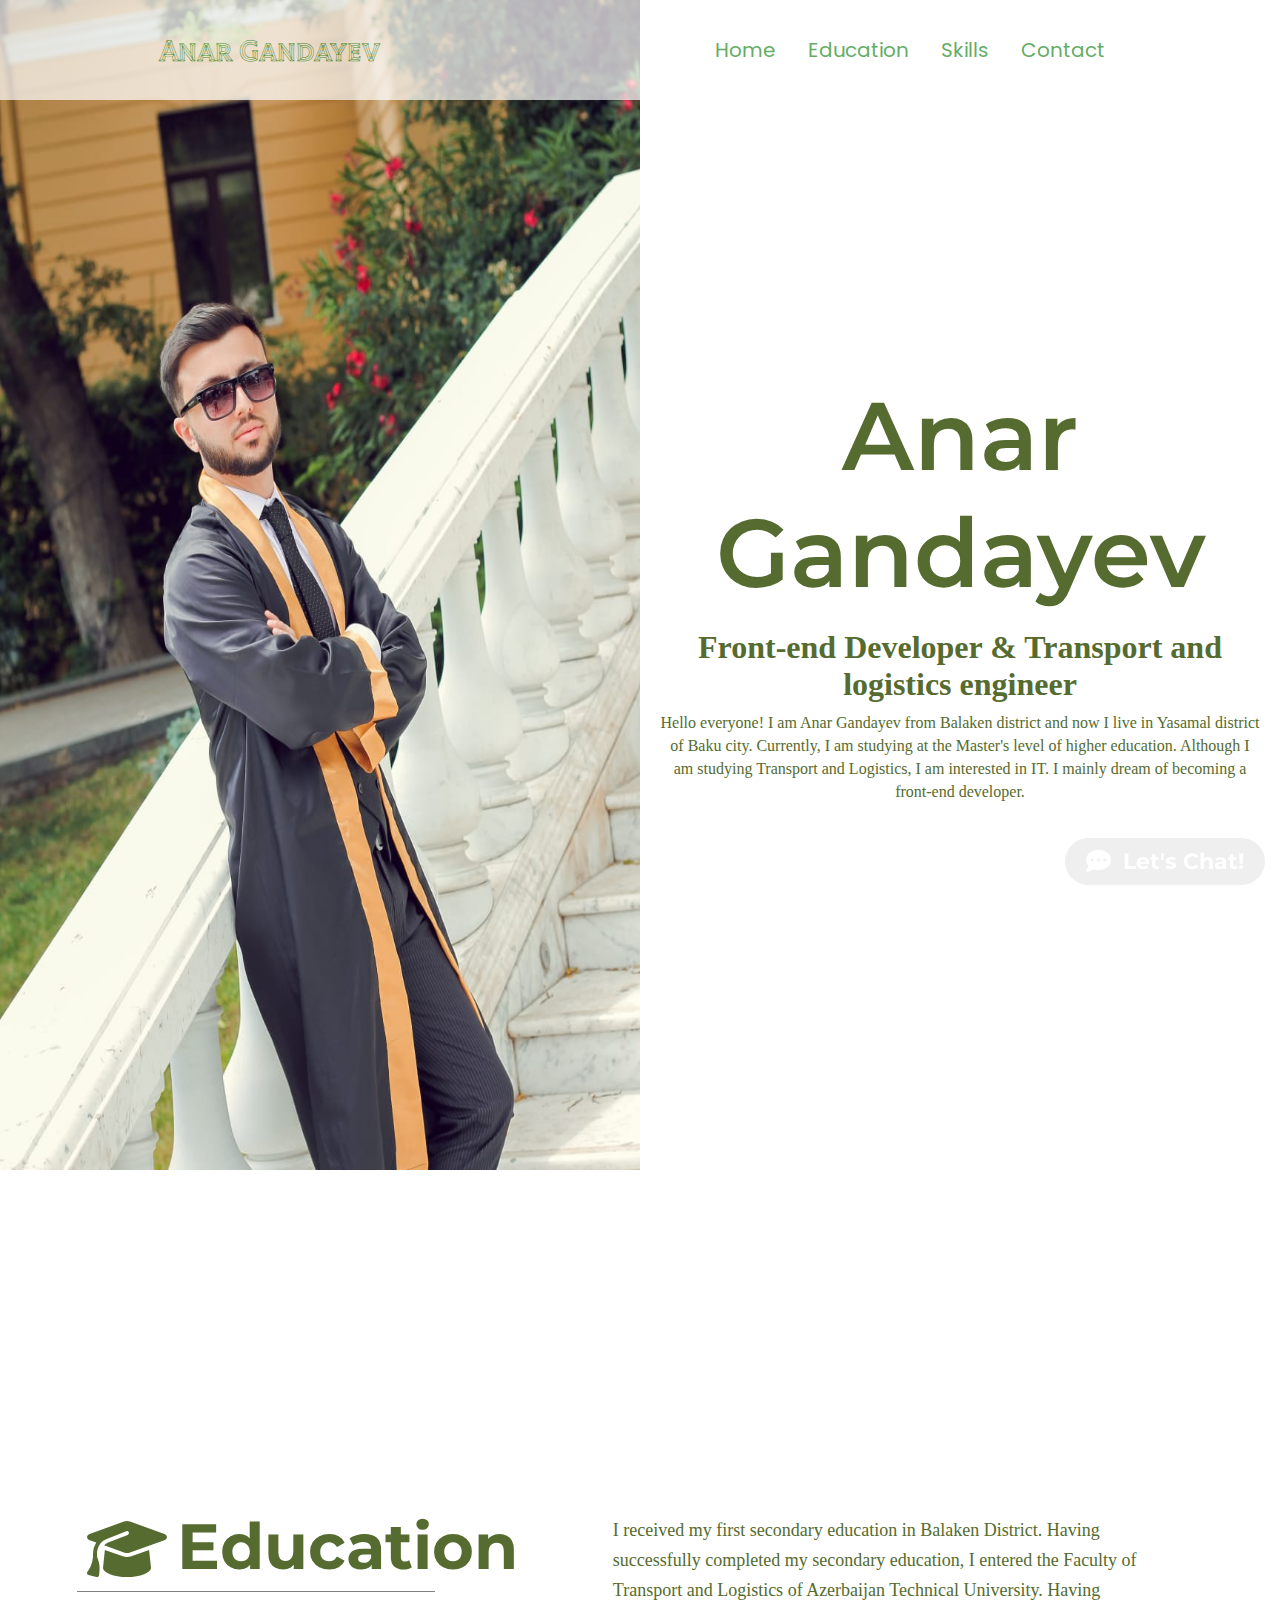
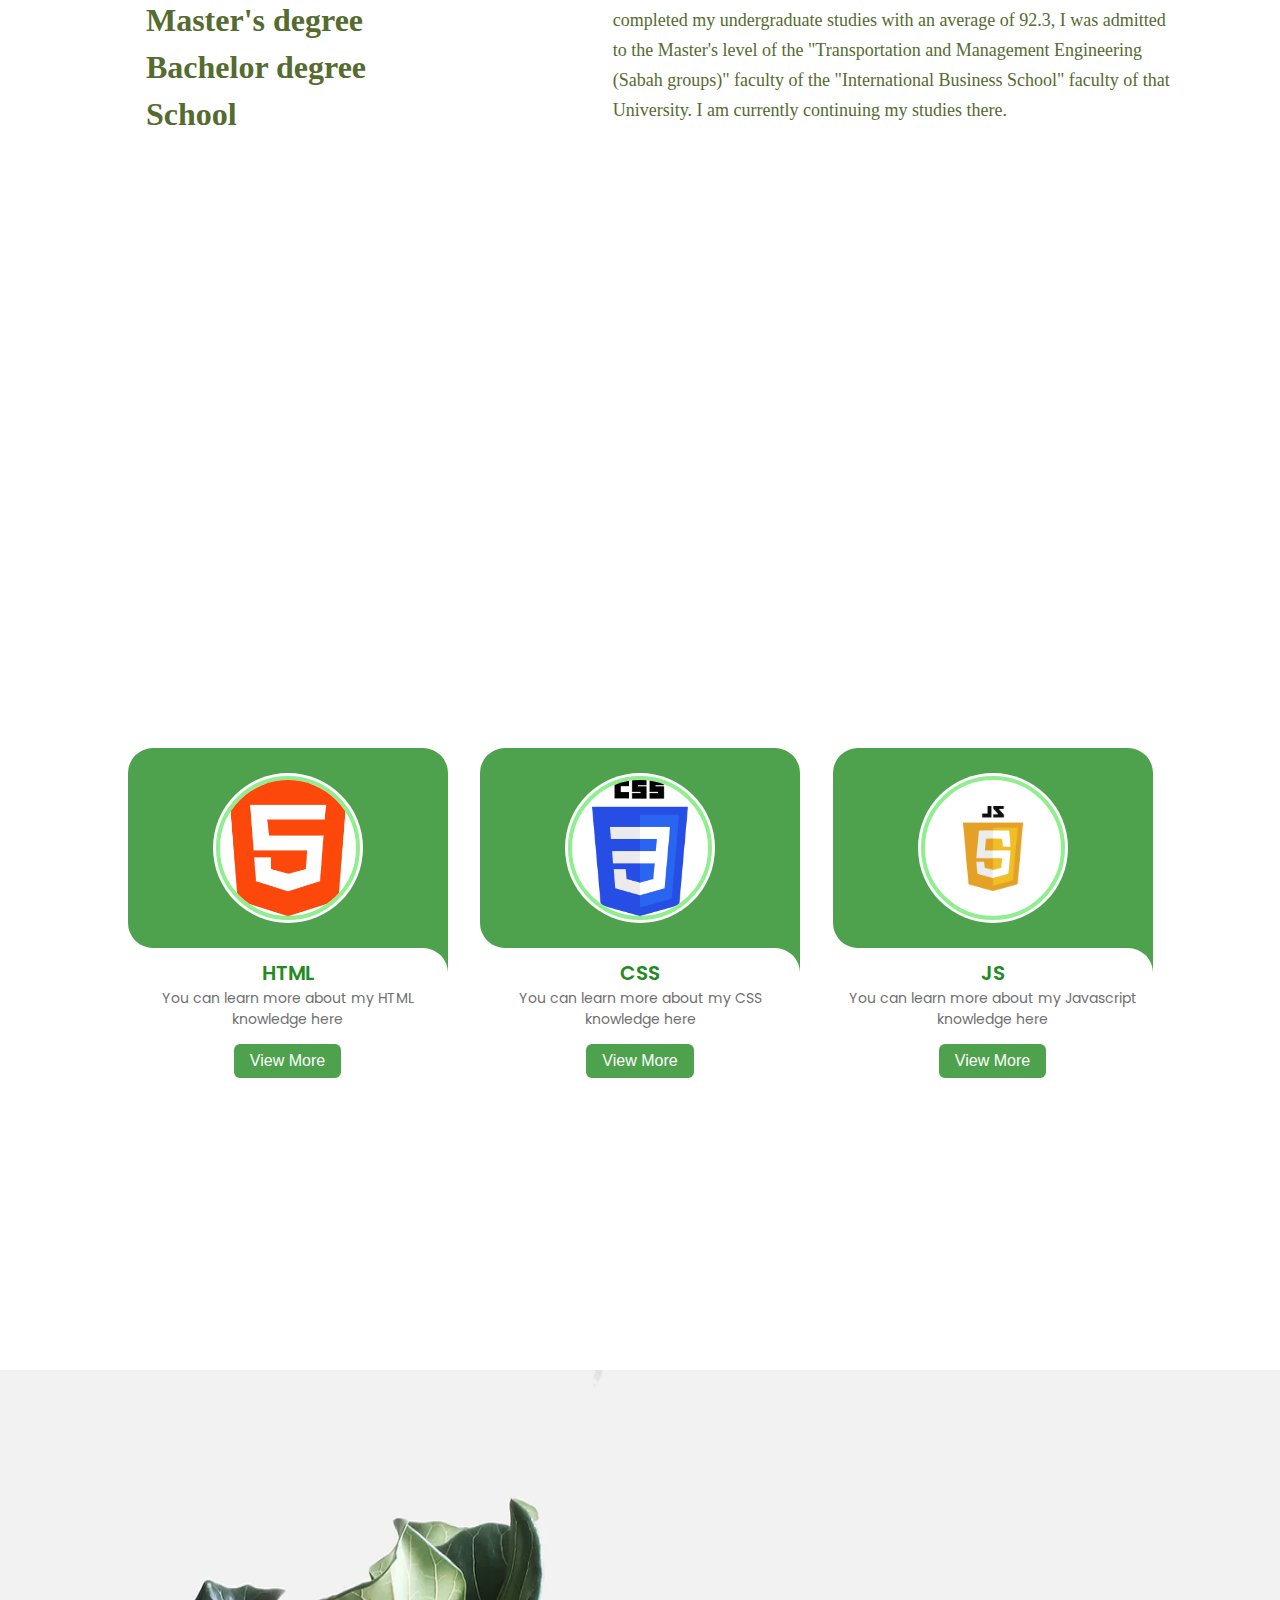
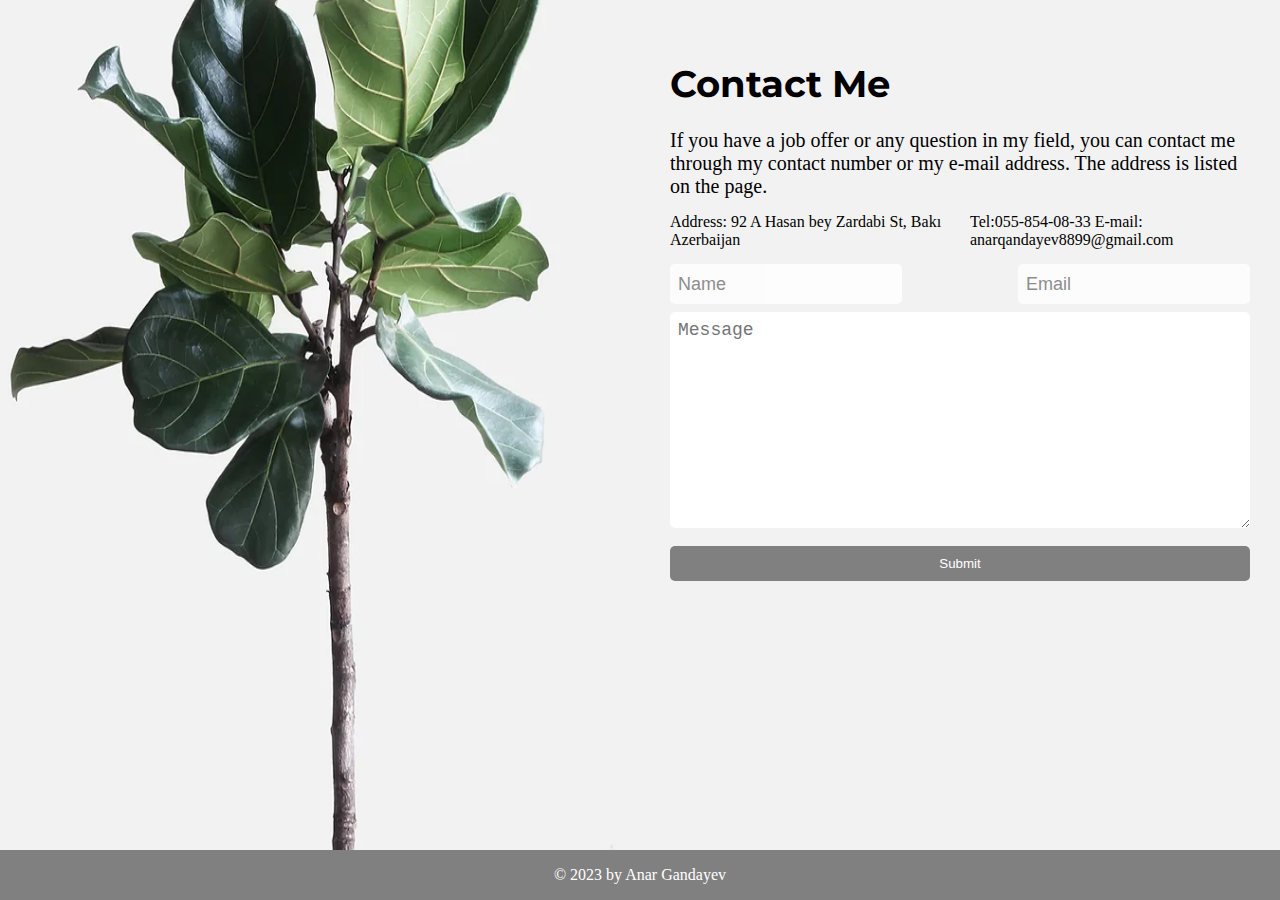
==== index.html @ 6f95713e "first commit" ====
<!DOCTYPE html>
<html lang="en">
<head>
    <meta charset="UTF-8">
    <meta http-equiv="X-UA-Compatible" content="IE=edge">
    <meta name="viewport" content="width=device-width, initial-scale=1.0">
    <link rel="stylesheet" href="assets/css/style.css">
    <link rel="stylesheet" href="assets/css/pl-style.css">
    <link rel="stylesheet" href="https://cdnjs.cloudflare.com/ajax/libs/font-awesome/6.3.0/css/all.min.css">
    <title>Portfolio</title>
    <link rel="icon" href="assets/img/portfolio.png" type="img/x-icon">
</head>
<body>
    <a href="chat.html" target="_blank">
        <button class="icon-chat">
            <i class="fa-solid fa-comment-dots"></i> 
            <b> Let's Chat!</b> 
        </button>
    </a>

    <header>
        <nav class="navbar">
            <div class="brand-title"><h2>Anar Gandayev</h2></div>
            <a href="#" class="toggle-button">
                <span class="bar"></span>
                <span class="bar"></span>
                <span class="bar"></span>
            </a>
            <div class="navbar-links">
                <ul>
                    <li><a href="#one">Home</a></li>
                    <li><a href="#two">Education</a></li>
                    <li><a href="#three">Skills</a></li>
                    <li><a href="#four">Contact</a></li>
                </ul>
            </div>
        </nav>
    </header>
    <main>
        <section class="section one" id="one">
            <img src="assets/img/img-2.jfif" alt="">
            <div class="my-text">
                <h1>Anar Gandayev</h1>
                <h3>Front-end Developer & Transport and logistics engineer</h3>
                <p>
                    Hello everyone! I am Anar Gandayev from Balaken district and
                    now I live in Yasamal district of Baku city. Currently, I am 
                    studying at the Master's level of higher education. Although 
                    I am studying Transport and Logistics, I am interested in IT. 
                    I mainly dream of becoming a front-end developer.
                </p>
            </div>
        </section>
        <section class="section two" id="two">
            <div class="e-name">
                <h2 style="display: flex;"><i class="fa-solid fa-graduation-cap" style="margin: 10px;"></i> Education</h2>
                <hgroup class="hgroup">
                    <h3>Master's degree</h3>
                    <h3>Bachelor degree</h3>
                    <h3>School</h3>
                </hgroup>
                
            </div>
            <div class="education">
                <p>
                    I received my first secondary education in Balaken District.
                    Having successfully completed my secondary education, 
                    I entered the Faculty of Transport and Logistics of 
                    Azerbaijan Technical University. Having completed my 
                    undergraduate studies with an average of 92.3, I was 
                    admitted to the Master's level of the "Transportation 
                    and Management Engineering (Sabah groups)" faculty of 
                    the "International Business School" faculty of that 
                    University. I am currently continuing my studies there.
                </p>
            </div>
        </section>
        <section id="three">
            <div class="slide-container">
                <div class="slide-content">
                    <div class="card-wapper">
                        <div class="card">
                            <div class="image-content">
                                <span class="overlay"></span>
                                <div class="card-image">
                                    <img src="assets/img/html-5.png" alt="" class="card-img">
                                </div>
                            </div>
                            <div class="card-content">
                                <h2 class="name">HTML</h2>
                                <p class="description">
                                    You can learn more about my HTML knowledge here
                                </p>
                                <a href="i-html.html" target="_blank"><button class="button">View More</button></a>
                            </div>
                        </div>
                        <div class="card">
                            <div class="image-content">
                                <span class="overlay"></span>
                                <div class="card-image">
                                    <img src="assets/img/css.png" alt="" class="card-img">
                                </div>
                            </div>
                            <div class="card-content">
                                <h2 class="name">CSS</h2>
                                <p class="description">
                                    You can learn more about my CSS knowledge here
                                </p>
                                <a href="i-css.html" target="_blank"><button class="button">View More</button></a>
                            </div>
                        </div>
                        <div class="card">
                            <div class="image-content">
                                <span class="overlay"></span>
                                <div class="card-image">
                                    <img src="assets/img/js.png" alt="" class="card-img">
                                </div>
                            </div>
                            <div class="card-content">
                                <h2 class="name">JS</h2>
                                <p class="description">
                                    You can learn more about my Javascript knowledge here
                                </p>
                                <a href="i-js.html" target="_blank"><button class="button">View More </button></a>
                            </div>
                        </div>
                    </div>
                </div>
            </div>
        </section>
        <section class="section four" id="four">
            <div class="contact-img">
                <img src="assets/img/contact-img.webp" alt="">
            </div>
            <div class="contact">
                <h3>Contact Me</h3>
                <p>
                    If you have a job offer or any question in my field, 
                    you can contact me through my contact number or my 
                    e-mail address. The address is listed on the page.
                </p>
                <hgroup class="loc-cont">
                    <p>
                        Address: 92 A Hasan bey Zardabi St, Bakı Azerbaijan
                    </p>
                    <p>
                        Tel:055-854-08-33 
                        E-mail: anarqandayev8899@gmail.com
                    </p>
                </hgroup>
                <hgroup class="contact-input">
                    <input type="text" placeholder="Name">
                    <input type="email" placeholder="Email">
                </hgroup>
                <textarea class="textarea"  cols="30" rows="10" placeholder="Message"></textarea>
                <button class = "submit" type="submit"><a href="#">Submit</a></button>
            </div>
        </section>
        
    </main>
    <footer>
        <span>© 2023 by Anar Gandayev</span>
    </footer>
    <script src="assets/js/pl.js"></script>
</body>
</html>
---- assets/css/style.css ----
@import url('https://fonts.googleapis.com/css2?family=Poppins:wght@300;400;500;600;700&family=Tilt+Prism&display=swap');
@import url('https://fonts.googleapis.com/css2?family=Montserrat:wght@100&display=swap');
@import url('https://fonts.googleapis.com/css2?family=Poppins:wght@300;400;500;600;700&display=swap');

*{
    scroll-behavior: smooth;
    padding: 0;
    margin: 0;
    box-sizing: border-box;
}

a{
    text-decoration: none;
}

.icon-chat{
    position: fixed;
    padding: 10px;
    background-image: url("https://t4.ftcdn.net/jpg/01/43/11/19/240_F_143111962_XAuEzvOuAn3w4xwsnlFELxxp5fbua8ey.jpg");
    bottom: 15px;
    right: 15px;
    width: 200px;
    border: none;
    border-radius: 25px;
    font-family: 'Montserrat', sans-serif;
    color: #fff;
    font-size: 22px;
    display: flex;
    justify-content: space-evenly;
    align-items: center;
    cursor: pointer;
    z-index: 2;
}
.icon-chat i{
   color: #fff;
   font-size: 25px;
   
}

/* -------------------- H E A D E R -------------------- */

.navbar{
    font-family: 'Poppins', sans-serif;
    position: fixed;
    width: 100%;
    height: 100px;
    display: flex;
    justify-content: space-around;
    align-items: center;
    background-color: white !important;
    opacity: 0.7;
    color: forestgreen !important;
    font-size: 20px;
    z-index: 10;
}
.brand-title h2{
    font-family: 'Tilt Prism', cursive;
}
.navbar-links ul{
    display: flex;
    padding: 0;
    margin: 0;
}
.navbar-links li{
    list-style: none;
}
.navbar-links li a{
    text-decoration: none;
    color: forestgreen !important;
    padding: 1rem;
    display: block;
}
.navbar-links li:hover a{
    background-color: white !important;
    color: lightgreen !important;
}

.toggle-button{
    position: absolute;
    top: .75rem;
    right: 1rem;
    display: none;
    flex-direction: column;
    justify-content: space-between;
    width: 30px;
    height: 21px;
    color: forestgreen !important;
}
.toggle-button .bar{
    height: 3px;
    width: 100%;
    background-color: forestgreen !important;   
    border-radius: 10px;
}


.menu-name{
   display: none;
}
.menu-name ul{
    visibility: hidden;
    color: forestgreen;
 }
.menu-name a:hover ul{
    visibility: visible;
}

/* -------------------- M A I N -------------------- */


/* -----SECTION ONE---- */

.one{
    height: 130vh;
    display: flex;
    flex-wrap: wrap;
}
.one img{
    height: 100%;
    width: 50%;
}
.one .my-text{
    width: 50%;
    height: 100%;
    display: flex;
    flex-wrap: wrap;
    flex-direction: column;
    text-align: center;
    justify-content: center;
    padding: 0 20px;
    background-image: url("https://t4.ftcdn.net/jpg/01/26/55/17/240_F_126551723_uDyfF7NvmEBAQbWbfH53TDNyFNAxljgW.jpg");
    background-size: cover;
    color: darkolivegreen;
}
.my-text h1{
    font-size: 6rem;
    font-weight: 600;
    margin: 10px;
    font-family: 'Montserrat', sans-serif;
}
.my-text h3{
    font-size: 2rem;
    margin: 8px;
}
.my-text p{
   line-height: 23px;
}


/* -----SECTION TWO---- */


.two{
    width: 100%;
    height: 100vh;
    display: flex;
    flex-wrap: wrap;
    background-image: url("https://t4.ftcdn.net/jpg/01/26/55/17/240_F_126551723_uDyfF7NvmEBAQbWbfH53TDNyFNAxljgW.jpg");
    color: darkolivegreen;
    background-size: cover;
}
.e-name{
    width: 40%;
    display: flex;
    flex-direction: column;
    justify-content: center;
    align-items: center;
}
.e-name h2{
    font-size: 4rem;
    border-bottom: 1px solid gray;
    width: 70%;
    font-family: 'Montserrat', sans-serif;
}

.e-name h3{
    font-size: 2rem;
    margin-top: 10px;
}
.education{
    width: 60%;
    padding: 30px;
    display: flex;
    flex-direction: column;
    justify-content: center;
    align-items:center;
}
.education p{
    width: 80%;
    line-height: 30px;
    font-size: 18px;
}

/* -----SECTION three---- */

#three{
    background-image: url("https://t3.ftcdn.net/jpg/01/35/13/12/240_F_135131278_G10RvGug7xQUNJh1O6uicf9JJ7myoHbv.jpg");
    background-size: cover;
    min-height: 100vh;
    width: 100%;
    font-family: 'Poppins', sans-serif;
    display: flex;
    align-items: center;
    justify-content: center;
}
.slide-container{
    max-width: 1170px;
    width: 100%;
    padding: 40px;
}
.card{
    background-color: #fff;
    border-radius: 25px;
    width: 320px;
    flex-wrap: wrap;
    margin-top: 10px;
}
.image-content, .card-content{
    display: flex;
    flex-direction: column;
    align-items: center;
    padding: 10px 14px;
}
.image-content{
    row-gap: 5px;
    position: relative;
    padding: 25px 0;
}
.overlay{
    position: absolute;
    left: 0;
    top: 0;
    height: 100%;
    width: 100%;
    background-color: forestgreen;
    opacity: 0.8;
    border-radius: 25px 25px 0 25px;
}
.overlay::after,
.overlay::before{
    content: "";
    position: absolute;
    right: 0;
    bottom: -40px;
    height: 40px;
    width: 40px;
    background-color:forestgreen;
}
.overlay::after{
    border-radius: 0 25px 0 0;
    background-color: #fff;
}
.card-image{
    position: relative;
    height: 150px;
    width: 150px;
    border-radius: 50%;
    background: #fff;
    padding: 3px;
}
.card-image .card-img{
    height: 100%;
    width: 100%;
    object-fit: cover;
    border-radius: 50%;
    border: 4px solid lightgreen;
    object-fit:contain;
}
.card-wapper{
    display: flex;
    flex-wrap: wrap;
    justify-content: space-evenly;
}
.name{
    font-size: 20px;
    font-weight: 600;
    color: forestgreen;
}
.description{
    font-size: 14px;
    color: #707070;
    text-align: center;
}

.button{
    border: none;
    font-size: 16px;
    color: #fff;
    padding: 8px 16px;
    background-color: forestgreen;
    opacity: 0.8;
    border-radius: 6px;
    margin: 14px;
    cursor: pointer;
    transition: all 0.3s ease;
}
.button:hover{
    background: lightgreen;
    color: forestgreen;
    font-weight: 600;
}


/* -----SECTION FOUR---- */

#four
{
    width: 100%;
    height: 120vh;
    display: flex;
}
.contact-img {
    width: 50%;
    height: 120vh;
}
.contact-img img{
    height: 120vh;
    width: 100%;
}
.contact{
    display: flex;
    flex-direction: column;
    justify-content: center;
    align-items: start;
    padding: 30px;
    background-color: #F2F2F2;
    height: 120vh;
    width: 50%;
}
.contact p{
    font-size: 20px ;
}
.contact h3{
    font-family: 'Montserrat', sans-serif;
    font-size: 2.3rem;
    line-height: 90px;
}
.loc-cont{
    display: flex;
    margin:15px 0;
}
.loc-cont p{
    width: 300px;
    display: flex;
    font-size: 16px;
}
.contact-input {
    width: 100%;
    display: flex;
    justify-content: space-between;
}
.contact-input input{
    width: 40%;
   height: 40px;
   background-color: white;
   opacity: 0.8;
   border: none;
   padding: 8px;
   border-radius: 5px;
   outline: none;
   font-size: 18px;
}
.contact textarea{
   background-color: white;
   font-size: 18px;
   color: gray;
   border: none;
   border-radius: 5px;
   padding:8px ;
   margin: 8px 0;
   width: 100%;
   outline: none;
}
.submit{
    width: 100%;
    background-color: gray;
   border-radius: 5px;
    margin: 10px 0 0 0;
    padding: 10px;
    border: none;
    cursor: pointer;
}
.submit:hover{
    background-color: lightslategray;
    opacity: 0.7;
}
.submit a{
    color: white;
}







/* ~~~~~~~~~~~~~ Footer ~~~~~~~~~~~~~ */

footer{
    width: 100%;
    height: 50px;
    background-color: gray;
    color: #fff;
    position: relative;
    display: flex;
    justify-content: center;
    align-items: center;
}
footer span{
    position: absolute;
    z-index: 1;
}



/* ____________________ R E S P O N S I V E____________________ */




@media(max-width:1000px){
    .my-text h1{
        font-size: 22px;
    }
    .my-text h3{
        font-size: 16px;
    }
    .my-text p{
        font-size: 13px;
    }
    .icon-chat{
        right: 15%;
    }
    .e-name h2,i,.hgroup h3{
        font-size: 22px;
        border: none;
    }
    .e-name p{
        font-size: 16px;
    }
    .card-wapper{
        height: auto;
    }
    .card{
        width: 200px;
        height: 300px;
    }
    .card-image{
        width: 90px;
        height: 90px;
    }
    .contact h3{
        font-size: 18px;
    }
    .contact p{
        font-size: 16px;
        width: auto;
    }
    .loc-cont,.contact-input,.contact textarea ,.submit{
        display: flex;
        flex-direction: column;
    }
    .contact-input input{
        margin-top: 10px;
     }
}

@media(max-width:600px){ 
    .e-name{
        width: 30%;
    }
    .e-name hgroup{
        padding: 0 30px;
    }
    .education{
        width: 70%;
    }
    .education p{
        font-size: 15px;
        line-height:unset;
    }
    /* .loc-cont{
        display: flex;
        flex-direction: column;
    }
    .loc-cont p,.submit{
        font-size: 10px;
        display: flex;
        flex-direction: column;
    } */
    .contact-input{
        display: flex;
        flex-direction: column;
        width: 250px;
    }
    
    .contact textarea{
        width: 200px;
    }
    .contact-img{
        width: 30%;
    }
    .contact{
        width: 70%;
    }
    
}
---- assets/css/pl-style.css ----
*{
    padding: 0;
    margin: 0;
    box-sizing: border-box;
}

.navbar{
    width: 100%;
    height: 100px;
    display: flex;
    justify-content: space-around;
    align-items: center;
    background-color:lightgreen;
    color: white;
    font-size: 20px;
}
.brand-title img{
    width: 70px;
    height: 60px;
}
.navbar-links ul{
    display: flex;
    padding: 0;
    margin: 0;
}
.navbar-links li{
    list-style: none;
}
.navbar-links li a{
    text-decoration: none;
    color: white;
    padding: 1rem;
    display: block;
}
.navbar-links li:hover a{
    background-color: lightgreen;
    color: forestgreen;
}

.toggle-button{
    position: absolute;
    top: 10px;
    right: 10%;
    display: none;
    flex-direction: column;
    justify-content: space-between;
    width: 30px;
    height: 21px;
}
.toggle-button .bar{
    height: 3px;
    width: 100%;
    background-color: #fff;
    border-radius: 10px;
}

@media(max-width:1000px){
    .introduction{
        height: auto;
    }
}

@media(max-width:600px){
    .toggle-button{
        display: flex;
    }
    .navbar-links{
        display: none;
        width: 100%;
    }
    .navbar{
        flex-direction: column;
        align-items: flex-start;
        height: unset;
    }
    .navbar-links ul{
        width: 100%;
        flex-direction: column;
    }
    .navbar-links li{
        text-align: end;
        margin-right: 5%;
    }
    .navbar-links li a{
       padding: .5rem 1rem;
       font-size: 16px;
    }
    .navbar-links.active{
        display: flex;
    }

}

/* ++++++++++++++++++++++++ Programmin Language ++++++++++++++++++++++++ */

#introduction{
    width: 100%;
    min-height: 100vh;
    display: flex;
    background-image: url("https://t4.ftcdn.net/jpg/01/26/55/17/240_F_126551723_uDyfF7NvmEBAQbWbfH53TDNyFNAxljgW.jpg");
    background-size:cover ;
    position: relative;
}
.pl-img{
    width: 150px;
    height: 100px;
}
.pl-name{
    display: flex;
    flex-direction: column;
    justify-content: center;
    align-items: center;
    width:35%;
    color: forestgreen;
    line-height: 48px;
}
.html-text{
    width: 65%;
    display: flex;
    flex-direction: column;
    justify-content: space-evenly;
    align-items: center;
    line-height: 28px;
    font-size: 18px;
    color: forestgreen;
}
.html-text p{
    width: 70%;
}
.html-text span:first-child{
    color: orange;
    
}
.skils a{
    text-decoration: none;
    width: 70%;
}
/* ------------------- Footer ------------------- */

footer{
    width: 100%;
    height: 50px;
    background-color: gray;
    color: #fff;
    position: relative;
    display: flex;
    justify-content: center;
    align-items: center;
}
footer span{
    position: absolute;
    z-index: 1;
}



/* ------------------- C H A T ------------------- */


.brand-chat-icon{
    font-size: 50px;
}
.chat-body{
    font-family: Arial, Helvetica, sans-serif; 
    background-image: url("https://t3.ftcdn.net/jpg/01/35/13/12/240_F_135131278_G10RvGug7xQUNJh1O6uicf9JJ7myoHbv.jpg");
    background-size: cover;
    color: #fff;
}
.chat-main{
    padding: 5% 10%;
}
.chat-container{
    width: 100%;
    display: flex;
    justify-content: space-between;
    align-items: center;
    margin-top: 20px;
    flex-wrap: wrap;
}
.chat-body h2{
    color: orangered;
    font-size: 30px;
    border-bottom: 2px solid orangered;
}
.open-button {
    background-color: #555;
    color: white;
    padding: 16px 20px;
    border: none;
    cursor: pointer;
    opacity: 0.8;
    width: 306px;
    height: 100px;
    border-radius:10px;
}
.chat-popup {
    display: none;
    border: 3px solid #f1f1f1;
    z-index: 9;
    border-radius: 10px;

}
.form-container {
    max-width: 300px;
    padding: 10px;
    color: #04AA6D;
    background-image: url("https://t4.ftcdn.net/jpg/01/26/55/17/240_F_126551723_uDyfF7NvmEBAQbWbfH53TDNyFNAxljgW.jpg");
}
.form-container textarea {
    width: 100%;
    padding: 15px;
    margin: 5px 0 22px 0;
    border: none;
    background: #f1f1f1;
    resize: none;
    min-height: 200px;
}
.form-container textarea:focus {
    background-color: #ddd;
    outline: none;

}
.form-container .btn {
    background-color: #04AA6D;
    color: white;
    padding: 16px 20px;
    border: none;
    cursor: pointer;
    width: 100%;
    margin-bottom:10px;
    opacity: 0.8;
}
.form-container .cancel {
    background-color: red;
}
.form-container .btn:hover, .open-button:hover {
    opacity: 1;
}
.chat-sms{
    min-width: 43%;
    min-height: 200px;
    max-height: auto;
    display: flex;
    flex-direction: column;
    justify-content: space-evenly;
    background-color:antiquewhite;
    opacity: 0.8;
    border-radius: 15px;
    padding: 10px;
}
input:nth-child(odd){
   background-color: #fff;
}
.exp:nth-child(even){
    margin-left: 30%;
    background-color: aquamarine;
}
.exp:nth-child(even) i{
    display: block;
}
.exp{
    width: 300px;
    height: 50px;
    border-radius: 30px;
    border: none;
    outline: none;
    padding: 10px;
    background-color: #fff;
    color: gray;
    position: relative;
    display: block;
}
.exp span{
    position: absolute;
    bottom: 3%;
    right: 3%;
    display: flex;
}
.exp i{
    color: blue;
    display: none;
}


@media(max-width:1300px){
    .chat-sms{
        width: 30%;
    }
    .exp{
        width: auto;
        height: auto;
        font-size: 17px;
    }
    .exp:nth-child(even){
        margin-left: 20%;
        background-color: aquamarine;
    }
    .form-container{
        width: auto;
    }
    .brand-chat-icon{
       margin: 5% 10%;
    }
}
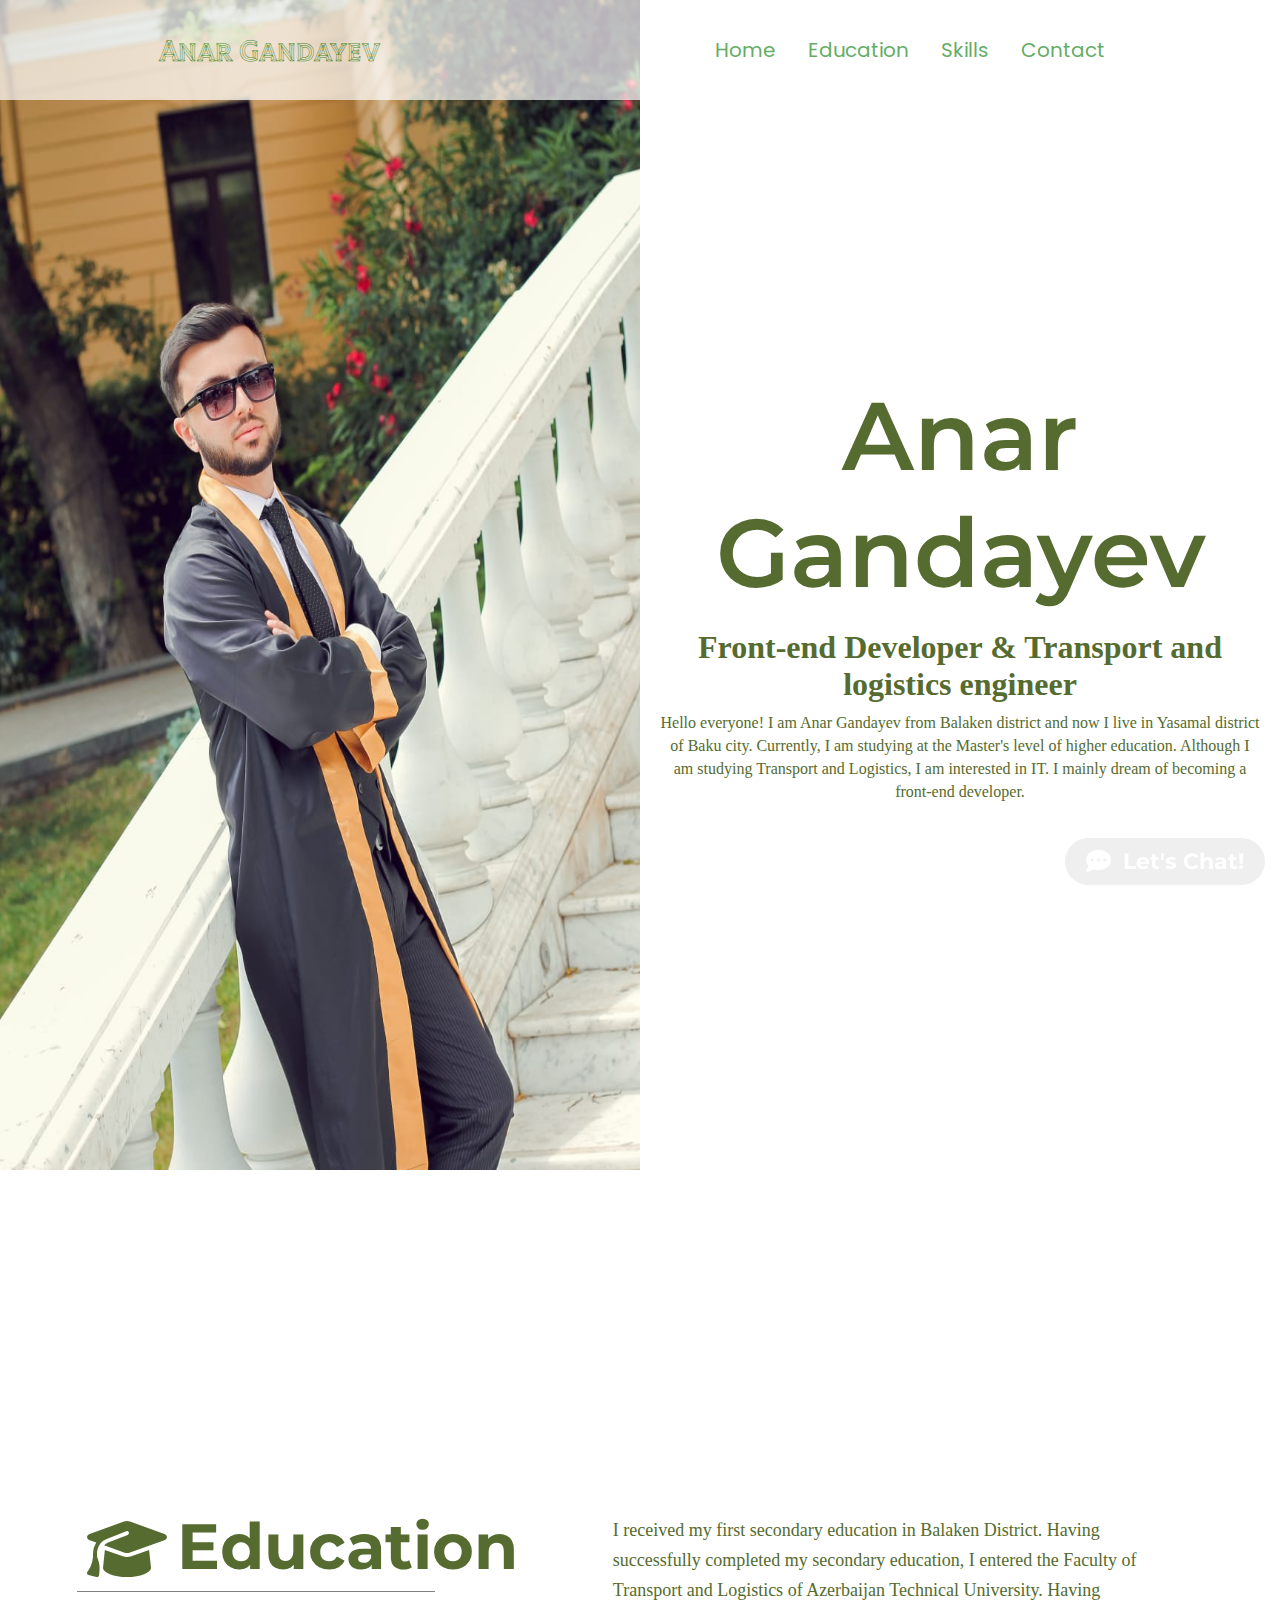
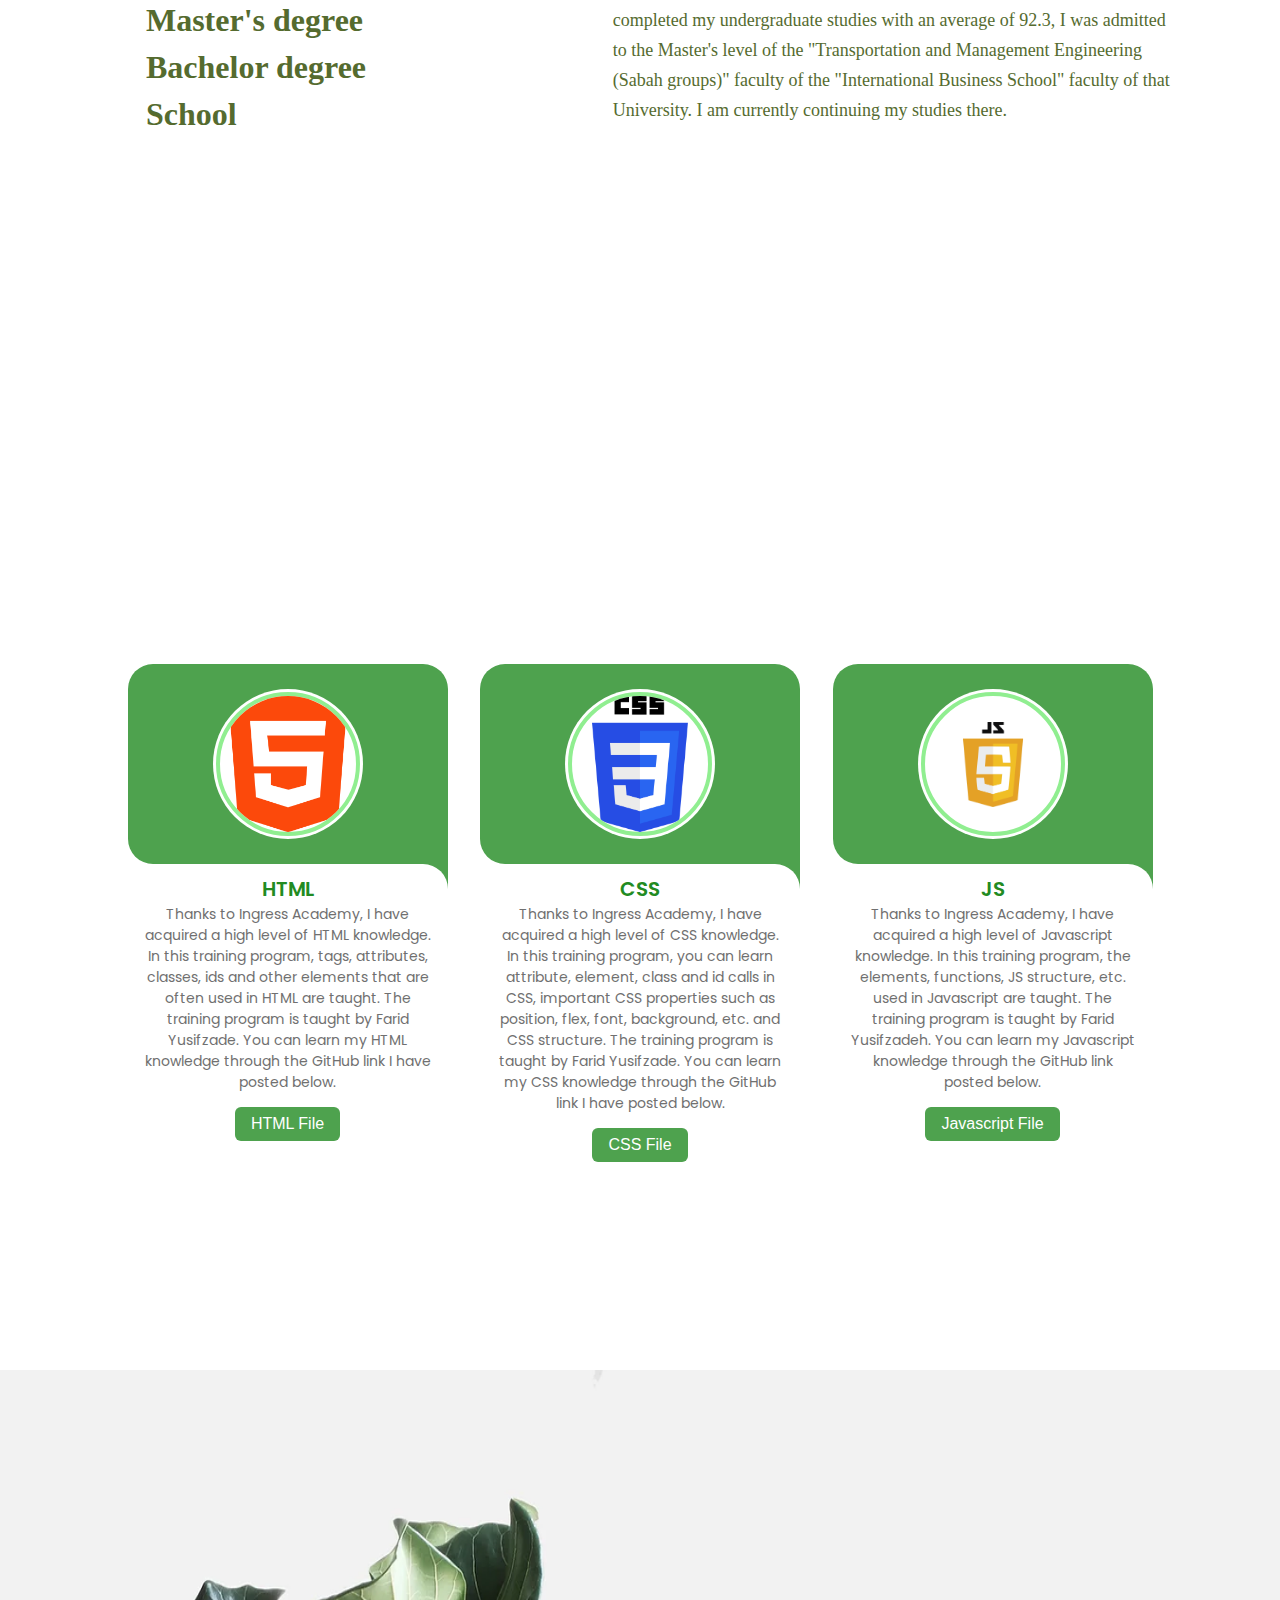
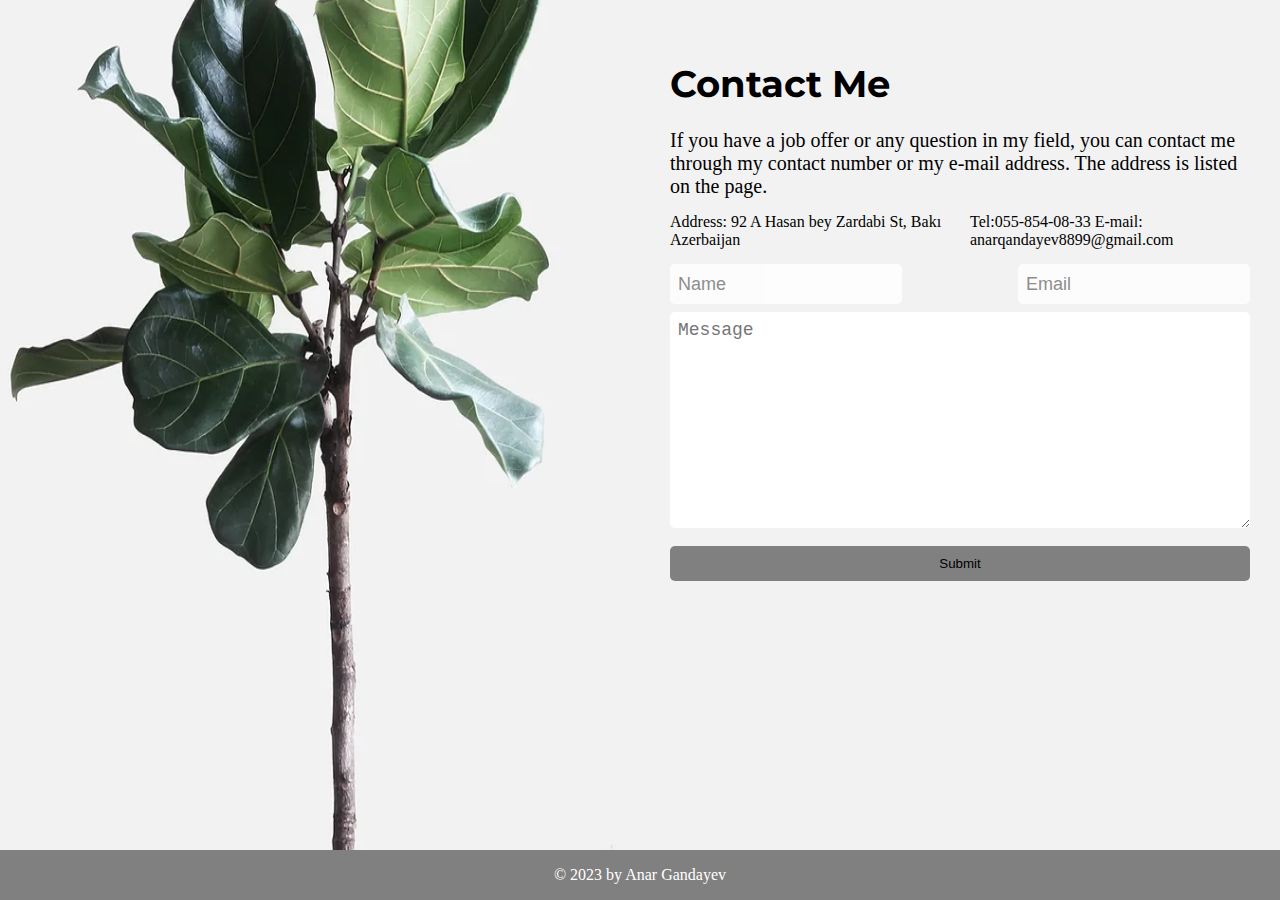
==== commit aaa61206: "new commit" ====
--- a/index.html
+++ b/index.html
@@ -4,7 +4,7 @@
     <meta charset="UTF-8">
     <meta http-equiv="X-UA-Compatible" content="IE=edge">
     <meta name="viewport" content="width=device-width, initial-scale=1.0">
-    <link rel="stylesheet" href="assets/css/style.css">
+    <link rel="stylesheet" href="assets/style/style.css">
     <link rel="stylesheet" href="assets/css/pl-style.css">
     <link rel="stylesheet" href="https://cdnjs.cloudflare.com/ajax/libs/font-awesome/6.3.0/css/all.min.css">
     <title>Portfolio</title>
@@ -19,8 +19,8 @@
     </a>
 
     <header>
-        <nav class="navbar">
-            <div class="brand-title"><h2>Anar Gandayev</h2></div>
+        <nav>
+            <h2>Anar Gandayev</h2>
             <a href="#" class="toggle-button">
                 <span class="bar"></span>
                 <span class="bar"></span>
@@ -28,16 +28,16 @@
             </a>
             <div class="navbar-links">
                 <ul>
-                    <li><a href="#one">Home</a></li>
-                    <li><a href="#two">Education</a></li>
-                    <li><a href="#three">Skills</a></li>
-                    <li><a href="#four">Contact</a></li>
+                    <li><a href="#introduction">Home</a></li>
+                    <li><a href="#edu-info">Education</a></li>
+                    <li><a href="#it-info">Skills</a></li>
+                    <li><a href="#contact-info">Contact</a></li>
                 </ul>
             </div>
         </nav>
     </header>
     <main>
-        <section class="section one" id="one">
+        <section  id="introduction">
             <img src="assets/img/img-2.jfif" alt="">
             <div class="my-text">
                 <h1>Anar Gandayev</h1>
@@ -51,10 +51,10 @@
                 </p>
             </div>
         </section>
-        <section class="section two" id="two">
+        <section  id="edu-info">
             <div class="e-name">
-                <h2 style="display: flex;"><i class="fa-solid fa-graduation-cap" style="margin: 10px;"></i> Education</h2>
-                <hgroup class="hgroup">
+                <h2 style="display: flex;"><i class="fa-solid fa-graduation-cap"></i> Education</h2>
+                <hgroup >
                     <h3>Master's degree</h3>
                     <h3>Bachelor degree</h3>
                     <h3>School</h3>
@@ -75,23 +75,27 @@
                 </p>
             </div>
         </section>
-        <section id="three">
+        <section id="it-info">
             <div class="slide-container">
-                <div class="slide-content">
                     <div class="card-wapper">
                         <div class="card">
                             <div class="image-content">
                                 <span class="overlay"></span>
                                 <div class="card-image">
-                                    <img src="assets/img/html-5.png" alt="" class="card-img">
+                                    <img src="assets/img/html-5.png" >
                                 </div>
                             </div>
                             <div class="card-content">
-                                <h2 class="name">HTML</h2>
-                                <p class="description">
-                                    You can learn more about my HTML knowledge here
+                                <h2>HTML</h2>
+                                <p>
+                                    Thanks to Ingress Academy, I have acquired a high level 
+                                    of HTML knowledge. In this training program, tags, 
+                                    attributes, classes, ids and other elements that are 
+                                    often used in HTML are taught. The training program is 
+                                    taught by Farid Yusifzade. You can learn 
+                                    my HTML knowledge through the GitHub link I have posted below.
                                 </p>
-                                <a href="i-html.html" target="_blank"><button class="button">View More</button></a>
+                                <a href="https://github.com/Anar-Qandayev/IngressTask1.git" target="_blank"><button>HTML File</button></a>
                             </div>
                         </div>
                         <div class="card">
@@ -102,11 +106,17 @@
                                 </div>
                             </div>
                             <div class="card-content">
-                                <h2 class="name">CSS</h2>
-                                <p class="description">
-                                    You can learn more about my CSS knowledge here
+                                <h2 >CSS</h2>
+                                <p >
+                                    Thanks to Ingress Academy, I have acquired a high level  
+                                    of CSS knowledge. In this training program, you can learn  
+                                    attribute, element, class and id calls in CSS, important  
+                                    CSS properties such as position, flex, font, background, 
+                                    etc. and CSS structure. The training program is taught by 
+                                    Farid Yusifzade.  You can learn my CSS knowledge through  
+                                    the GitHub link I have posted below.
                                 </p>
-                                <a href="i-css.html" target="_blank"><button class="button">View More</button></a>
+                                <a href="https://github.com/Anar-Qandayev/IngressTask6.git" target="_blank"><button>CSS File</button></a>
                             </div>
                         </div>
                         <div class="card">
@@ -117,18 +127,21 @@
                                 </div>
                             </div>
                             <div class="card-content">
-                                <h2 class="name">JS</h2>
-                                <p class="description">
-                                    You can learn more about my Javascript knowledge here
+                                <h2 >JS</h2>
+                                <p >
+                                    Thanks to Ingress Academy, I have acquired a high level of 
+                                    Javascript knowledge. In this training program, the elements, 
+                                    functions, JS structure, etc. used in Javascript are taught. 
+                                    The training program is taught by Farid Yusifzadeh. You can 
+                                    learn my Javascript knowledge through the GitHub link posted below.                        
                                 </p>
-                                <a href="i-js.html" target="_blank"><button class="button">View More </button></a>
+                                <a href="https://github.com/Anar-Qandayev/Responsive-Header.git" target="_blank"><button >Javascript File</button></a>
                             </div>
                         </div>
                     </div>
-                </div>
             </div>
         </section>
-        <section class="section four" id="four">
+        <section  id="contact-info">
             <div class="contact-img">
                 <img src="assets/img/contact-img.webp" alt="">
             </div>
@@ -139,7 +152,7 @@
                     you can contact me through my contact number or my 
                     e-mail address. The address is listed on the page.
                 </p>
-                <hgroup class="loc-cont">
+                <div class="loc-cont">
                     <p>
                         Address: 92 A Hasan bey Zardabi St, Bakı Azerbaijan
                     </p>
@@ -147,13 +160,13 @@
                         Tel:055-854-08-33 
                         E-mail: anarqandayev8899@gmail.com
                     </p>
-                </hgroup>
-                <hgroup class="contact-input">
-                    <input type="text" placeholder="Name">
-                    <input type="email" placeholder="Email">
-                </hgroup>
-                <textarea class="textarea"  cols="30" rows="10" placeholder="Message"></textarea>
-                <button class = "submit" type="submit"><a href="#">Submit</a></button>
+                </div>
+                <div class="contact-input">
+                    <input type="text" placeholder="Name" required>
+                    <input type="email" placeholder="Email" required>
+                </div>
+                <textarea class="textarea" required  cols="30" rows="10" placeholder="Message"></textarea>
+                <a href="#introduction"><button type="submit">Submit</button></a>
             </div>
         </section>
         
--- a/assets/style/style.css
+++ b/assets/style/style.css
@@ -0,0 +1,526 @@
+@import "https://fonts.googleapis.com/css2?family=Poppins:wght@300;400;500;600;700&family=Tilt+Prism&display=swap";
+@import "https://fonts.googleapis.com/css2?family=Montserrat:wght@100&display=swap";
+@import "https://fonts.googleapis.com/css2?family=Poppins:wght@300;400;500;600;700&display=swap";
+* {
+  scroll-behavior: smooth;
+  padding: 0;
+  margin: 0;
+  box-sizing: border-box;
+  text-decoration: none;
+  list-style: none;
+}
+
+.icon-chat {
+  position: fixed;
+  padding: 10px;
+  background-image: url("https://t4.ftcdn.net/jpg/01/43/11/19/240_F_143111962_XAuEzvOuAn3w4xwsnlFELxxp5fbua8ey.jpg");
+  bottom: 15px;
+  right: 15px;
+  width: 200px;
+  border: none;
+  border-radius: 25px;
+  font-family: "Montserrat", sans-serif;
+  color: #fff;
+  font-size: 22px;
+  display: flex;
+  justify-content: space-evenly;
+  align-items: center;
+  cursor: pointer;
+  z-index: 2;
+}
+.icon-chat i {
+  color: #fff;
+  font-size: 25px;
+}
+
+header nav {
+  font-family: "Poppins", sans-serif;
+  position: fixed;
+  width: 100%;
+  height: 100px;
+  display: flex;
+  justify-content: space-around;
+  align-items: center;
+  background-color: white !important;
+  opacity: 0.7;
+  color: forestgreen !important;
+  font-size: 20px;
+  z-index: 10;
+}
+header nav h2 {
+  font-family: "Tilt Prism", cursive;
+}
+header nav .toggle-button {
+  position: absolute;
+  top: 0.75rem;
+  right: 1rem;
+  display: none;
+  flex-direction: column;
+  justify-content: space-between;
+  width: 30px;
+  height: 21px;
+  color: forestgreen !important;
+}
+header nav .toggle-button .bar {
+  height: 3px;
+  width: 100%;
+  background-color: forestgreen !important;
+  border-radius: 10px;
+}
+header nav .navbar-links ul {
+  display: flex;
+  padding: 0;
+  margin: 0;
+}
+header nav .navbar-links ul li {
+  list-style: none;
+}
+header nav .navbar-links ul li a {
+  text-decoration: none;
+  color: forestgreen !important;
+  padding: 1rem;
+  display: block;
+}
+header nav .navbar-links ul li:hover a {
+  background-color: white !important;
+  color: lightgreen !important;
+}
+
+main #introduction {
+  height: 130vh;
+  display: flex;
+  flex-wrap: wrap;
+}
+main #introduction img {
+  height: 100%;
+  width: 50%;
+}
+main #introduction .my-text {
+  width: 50%;
+  height: 100%;
+  display: flex;
+  flex-wrap: wrap;
+  flex-direction: column;
+  text-align: center;
+  justify-content: center;
+  padding: 0 20px;
+  background-image: url("https://t4.ftcdn.net/jpg/01/26/55/17/240_F_126551723_uDyfF7NvmEBAQbWbfH53TDNyFNAxljgW.jpg");
+  background-size: cover;
+  color: darkolivegreen;
+}
+main #introduction .my-text h1 {
+  font-size: 6rem;
+  font-weight: 600;
+  margin: 10px;
+  font-family: "Montserrat", sans-serif;
+}
+main #introduction .my-text h3 {
+  font-size: 2rem;
+  margin: 8px;
+}
+main #introduction .my-text p {
+  line-height: 23px;
+}
+main #edu-info {
+  width: 100%;
+  height: 100vh;
+  display: flex;
+  flex-wrap: wrap;
+  background-image: url("https://t4.ftcdn.net/jpg/01/26/55/17/240_F_126551723_uDyfF7NvmEBAQbWbfH53TDNyFNAxljgW.jpg");
+  color: darkolivegreen;
+  background-size: cover;
+}
+main #edu-info .e-name {
+  width: 40%;
+  display: flex;
+  flex-direction: column;
+  justify-content: center;
+  align-items: center;
+}
+main #edu-info .e-name h2 {
+  font-size: 4rem;
+  border-bottom: 1px solid gray;
+  width: 70%;
+  font-family: "Montserrat", sans-serif;
+}
+main #edu-info .e-name h2 i {
+  margin: 10px;
+}
+main #edu-info .e-name hgroup h3 {
+  font-size: 2rem;
+  margin-top: 10px;
+}
+main #edu-info .education {
+  width: 60%;
+  padding: 30px;
+  display: flex;
+  flex-direction: column;
+  justify-content: center;
+  align-items: center;
+}
+main #edu-info .education p {
+  width: 80%;
+  line-height: 30px;
+  font-size: 18px;
+}
+main #it-info {
+  background-image: url("https://t3.ftcdn.net/jpg/01/35/13/12/240_F_135131278_G10RvGug7xQUNJh1O6uicf9JJ7myoHbv.jpg");
+  background-size: cover;
+  min-height: 100vh;
+  width: 100%;
+  font-family: "Poppins", sans-serif;
+  display: flex;
+  align-items: center;
+  justify-content: center;
+}
+main #it-info .slide-container {
+  max-width: 1170px;
+  width: 100%;
+  padding: 40px;
+}
+main #it-info .slide-container .card-wapper {
+  display: flex;
+  flex-wrap: wrap;
+  justify-content: space-evenly;
+}
+main #it-info .slide-container .card-wapper .card {
+  background-color: #fff;
+  border-radius: 25px;
+  width: 320px;
+  flex-wrap: wrap;
+  margin-top: 10px;
+}
+main #it-info .slide-container .card-wapper .card .image-content {
+  display: flex;
+  flex-direction: column;
+  align-items: center;
+  padding: 10px 14px;
+  row-gap: 5px;
+  position: relative;
+  padding: 25px 0;
+}
+main #it-info .slide-container .card-wapper .card .image-content .overlay {
+  position: absolute;
+  left: 0;
+  top: 0;
+  height: 100%;
+  width: 100%;
+  background-color: forestgreen;
+  opacity: 0.8;
+  border-radius: 25px 25px 0 25px;
+}
+main #it-info .slide-container .card-wapper .card .image-content .overlay::after {
+  content: "";
+  position: absolute;
+  right: 0;
+  bottom: -40px;
+  height: 40px;
+  width: 40px;
+  background-color: forestgreen;
+  border-radius: 0 25px 0 0;
+  background-color: #fff;
+}
+main #it-info .slide-container .card-wapper .card .image-content .overlay::before {
+  content: "";
+  position: absolute;
+  right: 0;
+  bottom: -40px;
+  height: 40px;
+  width: 40px;
+  background-color: forestgreen;
+}
+main #it-info .slide-container .card-wapper .card .image-content .card-image {
+  position: relative;
+  height: 150px;
+  width: 150px;
+  border-radius: 50%;
+  background: #fff;
+  padding: 3px;
+}
+main #it-info .slide-container .card-wapper .card .image-content .card-image img {
+  height: 100%;
+  width: 100%;
+  -o-object-fit: cover;
+     object-fit: cover;
+  border-radius: 50%;
+  border: 4px solid lightgreen;
+  -o-object-fit: contain;
+     object-fit: contain;
+}
+main #it-info .slide-container .card-wapper .card .card-content {
+  display: flex;
+  flex-direction: column;
+  align-items: center;
+  padding: 10px 14px;
+}
+main #it-info .slide-container .card-wapper .card .card-content h2 {
+  font-size: 20px;
+  font-weight: 600;
+  color: forestgreen;
+}
+main #it-info .slide-container .card-wapper .card .card-content p {
+  font-size: 14px;
+  color: #707070;
+  text-align: center;
+}
+main #it-info .slide-container .card-wapper .card .card-content a button {
+  border: none;
+  font-size: 16px;
+  color: #fff;
+  padding: 8px 16px;
+  background-color: forestgreen;
+  opacity: 0.8;
+  border-radius: 6px;
+  margin: 14px;
+  cursor: pointer;
+  transition: all 0.3s ease;
+}
+main #it-info .slide-container .card-wapper .card .card-content a button:hover {
+  background: lightgreen;
+  color: forestgreen;
+  font-weight: 600;
+}
+main #contact-info {
+  width: 100%;
+  height: 120vh;
+  display: flex;
+}
+main #contact-info .contact-img {
+  width: 50%;
+  height: 120vh;
+}
+main #contact-info .contact-img img {
+  height: 120vh;
+  width: 100%;
+}
+main #contact-info .contact {
+  display: flex;
+  flex-direction: column;
+  justify-content: center;
+  align-items: start;
+  padding: 30px;
+  background-color: #F2F2F2;
+  height: 120vh;
+  width: 50%;
+}
+main #contact-info .contact p {
+  font-size: 20px;
+}
+main #contact-info .contact h3 {
+  font-family: "Montserrat", sans-serif;
+  font-size: 2.3rem;
+  line-height: 90px;
+}
+main #contact-info .contact textarea {
+  background-color: white;
+  font-size: 18px;
+  color: gray;
+  border: none;
+  border-radius: 5px;
+  padding: 8px;
+  margin: 8px 0;
+  width: 100%;
+  outline: none;
+}
+main #contact-info .contact .loc-cont {
+  display: flex;
+  margin: 15px 0;
+}
+main #contact-info .contact .loc-cont p {
+  width: 300px;
+  display: flex;
+  font-size: 16px;
+}
+main #contact-info .contact .contact-input {
+  width: 100%;
+  display: flex;
+  justify-content: space-between;
+}
+main #contact-info .contact .contact-input input {
+  width: 40%;
+  height: 40px;
+  background-color: white;
+  opacity: 0.8;
+  border: none;
+  padding: 8px;
+  border-radius: 5px;
+  outline: none;
+  font-size: 18px;
+}
+main #contact-info .contact a {
+  width: 100%;
+}
+main #contact-info .contact a button {
+  width: 100%;
+  background-color: gray;
+  border-radius: 5px;
+  margin: 10px 0 0 0;
+  padding: 10px;
+  border: none;
+  cursor: pointer;
+}
+main #contact-info .contact a button:hover {
+  background-color: lightslategray;
+  opacity: 0.7;
+}
+
+footer {
+  width: 100%;
+  height: 50px;
+  background-color: gray;
+  color: #fff;
+  position: relative;
+  display: flex;
+  justify-content: center;
+  align-items: center;
+}
+footer span {
+  position: absolute;
+  z-index: 1;
+}
+
+@media (max-width: 1000px) {
+  .icon-chat {
+    right: 15%;
+  }
+  main #introduction .my-text h1 {
+    font-size: 22px;
+  }
+  main #introduction .my-text h3 {
+    font-size: 16px;
+  }
+  main #introduction .my-text p {
+    font-size: 13px;
+  }
+  main #edu-info .e-name h2 {
+    font-size: 22px;
+    border: none;
+  }
+  main #edu-info .e-name h2 i {
+    font-size: 22px;
+    border: none;
+  }
+  main #edu-info .e-name hgroup h3 {
+    font-size: 22px;
+    border: none;
+  }
+  main #edu-info .education p {
+    font-size: 16px;
+  }
+  main #it-info .slide-container .card-wapper {
+    height: auto;
+  }
+  main #it-info .slide-container .card-wapper .card {
+    width: 200px;
+    height: auto;
+  }
+  main #it-info .slide-container .card-wapper .card .image-content .card-image {
+    width: 90px;
+    height: 90px;
+  }
+  main #contact-info .contact h3 {
+    font-size: 18px;
+  }
+  main #contact-info .contact p {
+    font-size: 16px;
+    width: auto;
+  }
+  main #contact-info .contact textarea {
+    display: flex;
+    flex-direction: column;
+  }
+  main #contact-info .contact .loc-cont {
+    display: flex;
+    flex-direction: column;
+  }
+  main #contact-info .contact .contact-input {
+    display: flex;
+    flex-direction: column;
+  }
+  main #contact-info .contact .contact-input input {
+    margin-top: 10px;
+  }
+  main #contact-info .contact button {
+    display: flex;
+    flex-direction: column;
+  }
+}
+@media (max-width: 600px) {
+  header nav {
+    flex-direction: column;
+    align-items: flex-start;
+    height: unset;
+  }
+  header nav .toggle-button {
+    display: flex;
+  }
+  header nav h2 {
+    margin: 10px;
+  }
+  header nav .navbar-links {
+    display: none;
+    width: 100%;
+  }
+  header nav .navbar-links ul {
+    width: 100%;
+    flex-direction: column;
+  }
+  header nav .navbar-links ul li {
+    text-align: end;
+    margin-right: 5%;
+  }
+  header nav .navbar-links ul li a {
+    padding: 0.5rem 1rem;
+    font-size: 16px;
+  }
+  header nav .navbar-links:active {
+    display: flex;
+  }
+  main #introduction {
+    background-image: url(../img/img-2.jfif);
+    background-size: cover;
+  }
+  main #introduction img {
+    display: none;
+  }
+  main #introduction .my-text {
+    width: 100%;
+    background: unset;
+    color: white;
+  }
+  main #edu-info {
+    display: flex;
+    flex-direction: column;
+    justify-content: center;
+    align-items: center;
+    flex-wrap: wrap;
+  }
+  main #edu-info .e-name {
+    width: 90%;
+    margin: unset;
+    padding: unset;
+  }
+  main #edu-info .education {
+    width: 100%;
+    height: auto;
+  }
+  main #edu-info .education p {
+    font-size: 15px;
+    line-height: unset;
+    flex-wrap: wrap;
+  }
+  main #contact-info .contact-img {
+    width: 30%;
+  }
+  main #contact-info .contact {
+    width: 70%;
+  }
+  main #contact-info .contact textarea {
+    width: 200px;
+  }
+  main #contact-info .contact .contact-input {
+    display: flex;
+    flex-direction: column;
+    width: 250px;
+  }
+}/*# sourceMappingURL=style.css.map */--- a/assets/css/pl-style.css
+++ b/assets/css/pl-style.css
@@ -4,7 +4,7 @@
     box-sizing: border-box;
 }
 
-.navbar{
+nav{
     width: 100%;
     height: 100px;
     display: flex;
@@ -13,10 +13,6 @@
     background-color:lightgreen;
     color: white;
     font-size: 20px;
-}
-.brand-title img{
-    width: 70px;
-    height: 60px;
 }
 .navbar-links ul{
     display: flex;
@@ -68,7 +64,7 @@
         display: none;
         width: 100%;
     }
-    .navbar{
+    nav{
         flex-direction: column;
         align-items: flex-start;
         height: unset;
